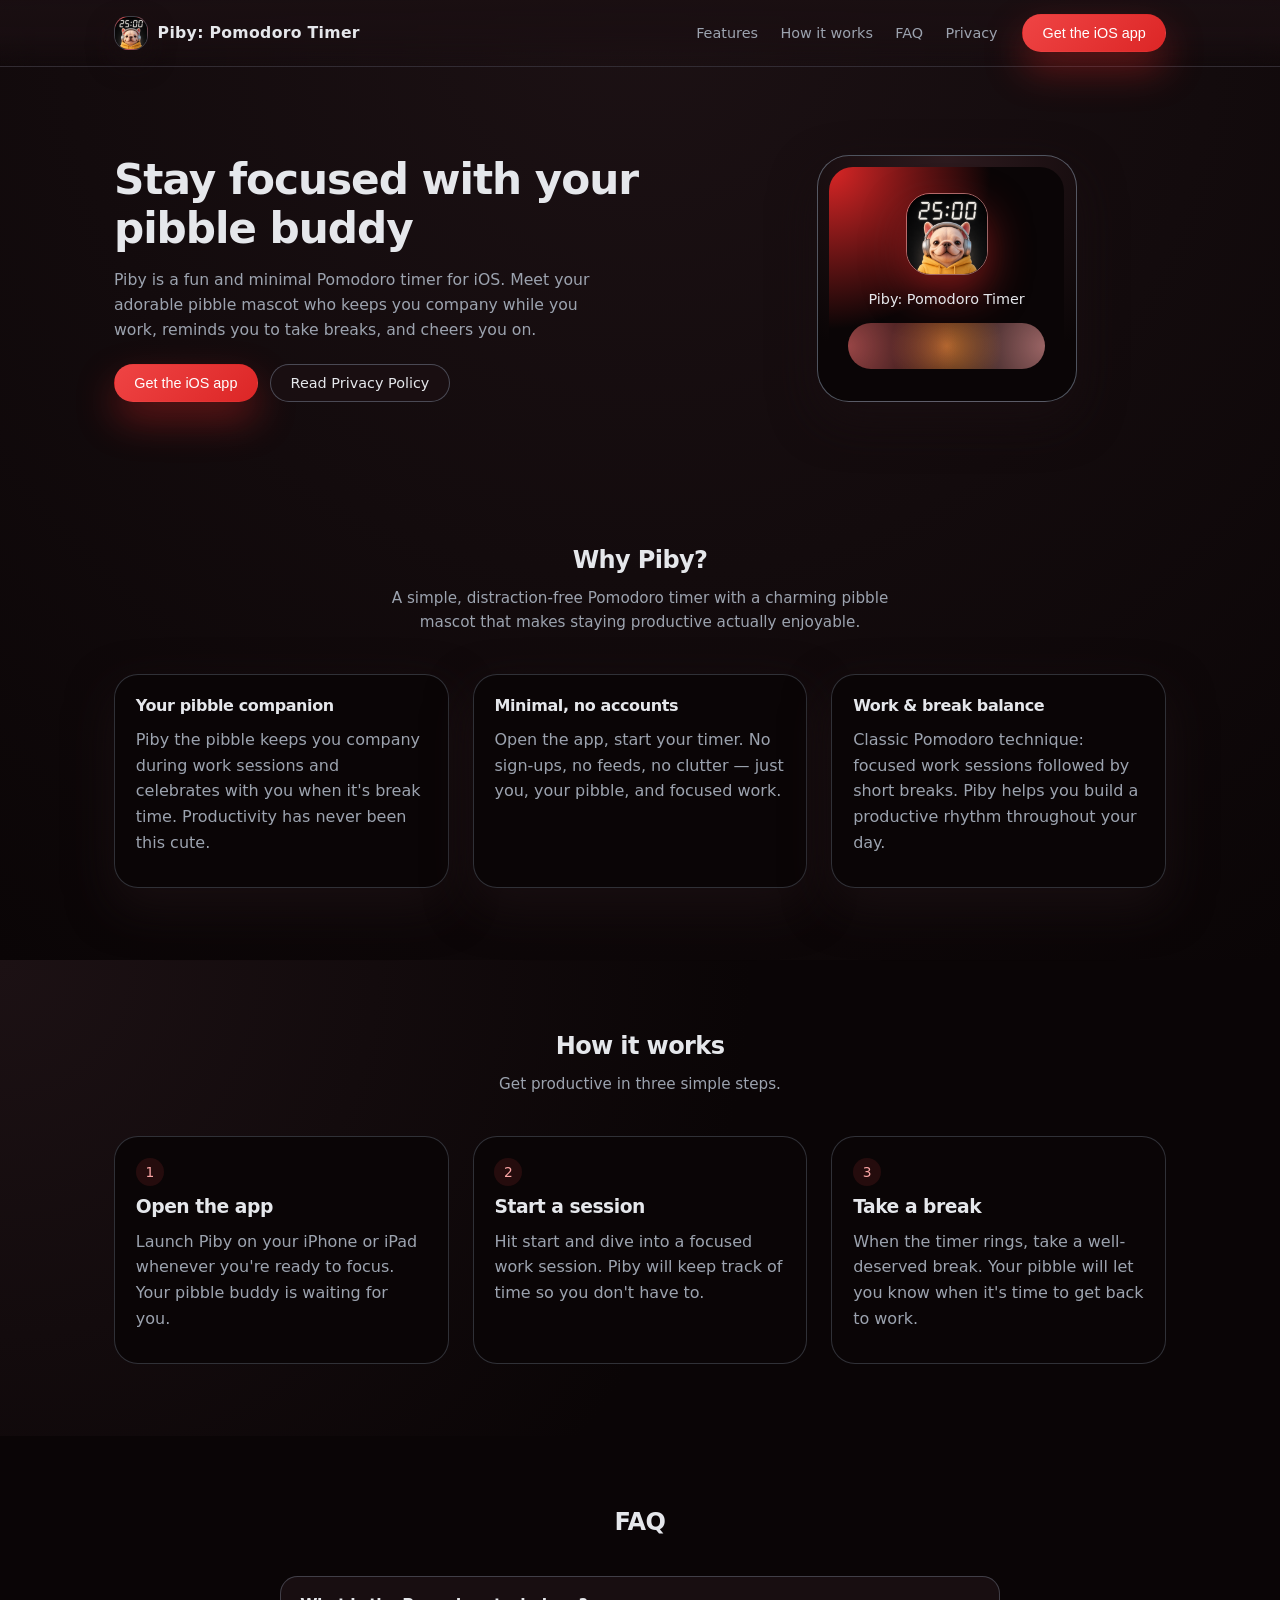
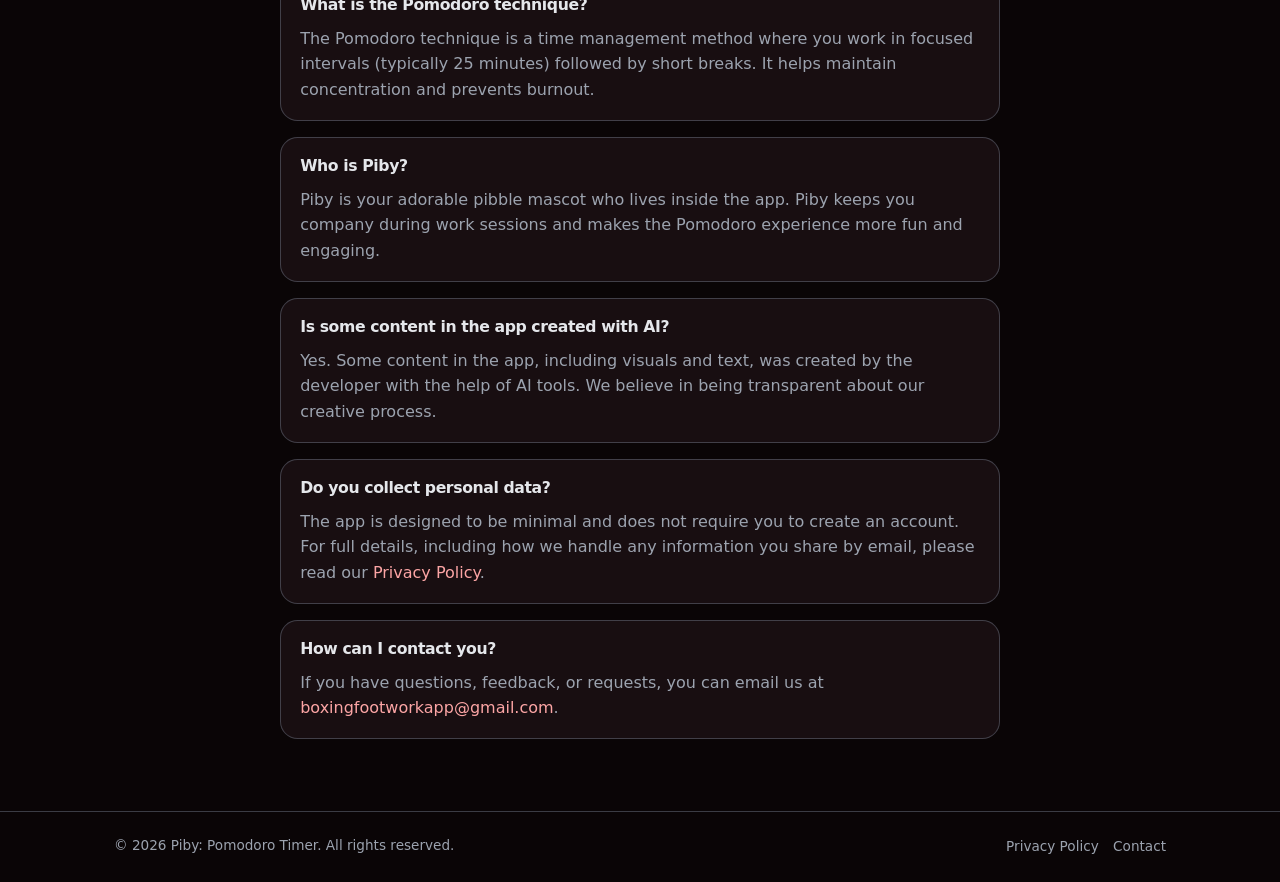
==== index.html @ 754820b5 "Initial commit: Piby Pomodoro Timer landing page Co-Authored-By: Claude Opus 4.6 <noreply@anthropic." ====
<!DOCTYPE html>
<html lang="en">
  <head>
    <meta charset="UTF-8" />
    <meta name="viewport" content="width=device-width, initial-scale=1" />
    <title>Piby: Pomodoro Timer – Stay Focused with Your Pibble Buddy</title>
    <meta
      name="description"
      content="Piby is a fun and minimal Pomodoro timer iOS app with an adorable pibble mascot to keep you focused and productive."
    />
    <meta property="og:title" content="Piby: Pomodoro Timer – Stay Focused with Your Pibble Buddy" />
    <meta
      property="og:description"
      content="A simple iOS Pomodoro timer with a cute pibble mascot. Stay focused, take breaks, get things done."
    />
    <meta property="og:type" content="website" />
    <meta property="og:image" content="app-icon.png" />
    <link rel="icon" type="image/png" href="app-icon.png" />
    <link rel="apple-touch-icon" href="app-icon.png" />
    <link rel="stylesheet" href="styles.css" />
  </head>
  <body>
    <header class="site-header">
      <div class="container nav-container">
        <a href="index.html" class="brand">
          <div class="brand-icon">
            <img src="app-icon.png" alt="Piby app icon" />
          </div>
          <span class="brand-text">Piby: Pomodoro Timer</span>
        </a>
        <nav class="nav">
          <a href="#features" class="nav-link">Features</a>
          <a href="#how-it-works" class="nav-link">How it works</a>
          <a href="#faq" class="nav-link">FAQ</a>
          <a href="privacy.html" class="nav-link">Privacy</a>
          <button class="btn btn-primary nav-cta" type="button">
            Get the iOS app
          </button>
        </nav>
      </div>
    </header>

    <main>
      <section id="hero" class="section hero-section">
        <div class="container hero">
          <div class="hero-text">
            <h1>Stay focused with your pibble buddy</h1>
            <p class="hero-subtitle">
              Piby is a fun and minimal Pomodoro timer for iOS. Meet your
              adorable pibble mascot who keeps you company while you work,
              reminds you to take breaks, and cheers you on.
            </p>
            <div class="hero-actions">
              <button class="btn btn-primary" type="button">
                Get the iOS app
              </button>
              <a href="privacy.html" class="btn btn-secondary">
                Read Privacy Policy
              </a>
            </div>
          </div>
          <div class="hero-media">
            <div class="phone">
              <div class="phone-inner">
                <div class="phone-icon">
                  <img src="app-icon.png" alt="Piby app icon" />
                </div>
                <div class="phone-app-name">Piby: Pomodoro Timer</div>
                <div class="phone-wave"></div>
              </div>
            </div>
          </div>
        </div>
      </section>

      <section id="features" class="section">
        <div class="container">
          <header class="section-header">
            <h2>Why Piby?</h2>
            <p class="section-lead">
              A simple, distraction-free Pomodoro timer with a charming pibble
              mascot that makes staying productive actually enjoyable.
            </p>
          </header>
          <div class="feature-grid">
            <article class="card">
              <h3>Your pibble companion</h3>
              <p>
                Piby the pibble keeps you company during work sessions and
                celebrates with you when it's break time. Productivity has never
                been this cute.
              </p>
            </article>
            <article class="card">
              <h3>Minimal, no accounts</h3>
              <p>
                Open the app, start your timer. No sign-ups, no feeds, no
                clutter — just you, your pibble, and focused work.
              </p>
            </article>
            <article class="card">
              <h3>Work &amp; break balance</h3>
              <p>
                Classic Pomodoro technique: focused work sessions followed by
                short breaks. Piby helps you build a productive rhythm
                throughout your day.
              </p>
            </article>
          </div>
        </div>
      </section>

      <section id="how-it-works" class="section section-alt">
        <div class="container">
          <header class="section-header">
            <h2>How it works</h2>
            <p class="section-lead">
              Get productive in three simple steps.
            </p>
          </header>
          <div class="steps">
            <article class="step">
              <div class="step-number">1</div>
              <h3>Open the app</h3>
              <p>
                Launch Piby on your iPhone or iPad whenever you're ready to
                focus. Your pibble buddy is waiting for you.
              </p>
            </article>
            <article class="step">
              <div class="step-number">2</div>
              <h3>Start a session</h3>
              <p>
                Hit start and dive into a focused work session. Piby will keep
                track of time so you don't have to.
              </p>
            </article>
            <article class="step">
              <div class="step-number">3</div>
              <h3>Take a break</h3>
              <p>
                When the timer rings, take a well-deserved break. Your pibble
                will let you know when it's time to get back to work.
              </p>
            </article>
          </div>
        </div>
      </section>

      <section id="faq" class="section">
        <div class="container">
          <header class="section-header">
            <h2>FAQ</h2>
          </header>
          <div class="faq">
            <article class="faq-item">
              <h3>What is the Pomodoro technique?</h3>
              <p>
                The Pomodoro technique is a time management method where you
                work in focused intervals (typically 25 minutes) followed by
                short breaks. It helps maintain concentration and prevents
                burnout.
              </p>
            </article>
            <article class="faq-item">
              <h3>Who is Piby?</h3>
              <p>
                Piby is your adorable pibble mascot who lives inside the app.
                Piby keeps you company during work sessions and makes the
                Pomodoro experience more fun and engaging.
              </p>
            </article>
            <article class="faq-item">
              <h3>Is some content in the app created with AI?</h3>
              <p>
                Yes. Some content in the app, including visuals and text, was
                created by the developer with the help of AI tools. We believe
                in being transparent about our creative process.
              </p>
            </article>
            <article class="faq-item">
              <h3>Do you collect personal data?</h3>
              <p>
                The app is designed to be minimal and does not require you to
                create an account. For full details, including how we handle any
                information you share by email, please read our
                <a href="privacy.html">Privacy Policy</a>.
              </p>
            </article>
            <article class="faq-item">
              <h3>How can I contact you?</h3>
              <p>
                If you have questions, feedback, or requests, you can email us
                at
                <a href="mailto:boxingfootworkapp@gmail.com">boxingfootworkapp@gmail.com</a>.
              </p>
            </article>
          </div>
        </div>
      </section>
    </main>

    <footer class="site-footer">
      <div class="container footer-inner">
        <p class="footer-text">
          &copy; <span id="year"></span> Piby: Pomodoro Timer. All rights reserved.
        </p>
        <div class="footer-links">
          <a href="privacy.html" class="footer-link">Privacy Policy</a>
          <a href="mailto:boxingfootworkapp@gmail.com" class="footer-link">Contact</a>
        </div>
      </div>
      <script>
        (function () {
          var el = document.getElementById('year');
          if (el) {
            el.textContent = new Date().getFullYear();
          }
        })();
      </script>
    </footer>
  </body>
</html>
---- styles.css ----
:root {
  --bg: #0a0506;
  --bg-alt: #120b0d;
  --surface: #1a0f12;
  --surface-soft: #1c1114;
  --primary: #ef4444;
  --primary-soft: rgba(239, 68, 68, 0.12);
  --text: #e5e7eb;
  --muted: #9ca3af;
  --border: rgba(148, 163, 184, 0.28);
  --shadow-soft: 0 18px 45px rgba(26, 15, 18, 0.75);
  --radius-lg: 1.5rem;
  --radius-xl: 1.8rem;
}

*,
*::before,
*::after {
  box-sizing: border-box;
}

html,
body {
  margin: 0;
  padding: 0;
}

body {
  min-height: 100vh;
  font-family: system-ui, -apple-system, BlinkMacSystemFont, 'SF Pro Text',
    'Segoe UI', sans-serif;
  background: radial-gradient(circle at top, #1c1114 0, #0a0506 45%, #0a0506 100%);
  color: var(--text);
  -webkit-font-smoothing: antialiased;
}

img {
  max-width: 100%;
  height: auto;
  display: block;
}

a {
  color: inherit;
  text-decoration: none;
}

a:hover {
  text-decoration: underline;
}

.container {
  max-width: 1100px;
  margin: 0 auto;
  padding: 0 1.5rem;
}

.section {
  padding: 4.5rem 0;
}

.section-alt {
  background: radial-gradient(circle at top left, #1c1114 0, #0a0506 55%);
}

h1,
h2,
h3,
h4 {
  margin: 0 0 0.75rem;
  font-weight: 600;
  letter-spacing: -0.025em;
}

p {
  margin: 0 0 0.9rem;
  color: var(--muted);
  line-height: 1.6;
}

ul {
  margin: 0 0 0.9rem 1.2rem;
  padding: 0;
  color: var(--muted);
}

li + li {
  margin-top: 0.35rem;
}

/* Header / Navigation */

.site-header {
  position: sticky;
  top: 0;
  z-index: 20;
  backdrop-filter: blur(16px);
  background: linear-gradient(
    to bottom,
    rgba(26, 15, 18, 0.92),
    rgba(26, 15, 18, 0.82),
    transparent
  );
  border-bottom: 1px solid rgba(148, 163, 184, 0.2);
}

.nav-container {
  display: flex;
  align-items: center;
  justify-content: space-between;
  padding: 0.9rem 1.5rem;
  gap: 1.5rem;
}

.brand {
  display: inline-flex;
  align-items: center;
  gap: 0.6rem;
  text-decoration: none;
}

.brand-icon {
  width: 34px;
  height: 34px;
  border-radius: 0.9rem;
  overflow: hidden;
  background: radial-gradient(circle at 30% 0, #dc2626, #1a0f12 60%, #0a0506);
  display: flex;
  align-items: center;
  justify-content: center;
  border: 1px solid rgba(148, 163, 184, 0.35);
  box-shadow: 0 12px 26px rgba(26, 15, 18, 0.75);
}

.brand-icon img {
  width: 100%;
  height: 100%;
  object-fit: cover;
}

.brand-text {
  font-weight: 600;
  font-size: 0.98rem;
  letter-spacing: 0.02em;
}

.nav {
  display: flex;
  align-items: center;
  gap: 1.2rem;
  font-size: 0.9rem;
}

.nav-link {
  text-decoration: none;
  color: var(--muted);
  padding: 0.35rem 0.1rem;
  border-radius: 999px;
  transition: color 0.18s ease, background-color 0.18s ease;
}

.nav-link:hover {
  color: var(--text);
  background-color: rgba(148, 163, 184, 0.08);
  text-decoration: none;
}

.nav-link-active {
  color: var(--text);
  background-color: rgba(148, 163, 184, 0.18);
}

.nav-cta {
  margin-left: 0.25rem;
}

/* Buttons */

.btn {
  display: inline-flex;
  align-items: center;
  justify-content: center;
  gap: 0.4rem;
  padding: 0.6rem 1.2rem;
  border-radius: 999px;
  border: 1px solid transparent;
  font-size: 0.9rem;
  font-weight: 500;
  cursor: pointer;
  text-decoration: none;
  transition: background-color 0.18s ease, color 0.18s ease,
    border-color 0.18s ease, box-shadow 0.18s ease, transform 0.08s ease;
}

.btn-primary {
  background: linear-gradient(135deg, #ef4444, #dc2626);
  color: white;
  box-shadow: 0 18px 38px rgba(220, 38, 38, 0.4);
}

.btn-primary:hover {
  background: linear-gradient(135deg, #dc2626, #b91c1c);
  box-shadow: 0 16px 30px rgba(220, 38, 38, 0.5);
  transform: translateY(-1px);
}

.btn-secondary {
  background-color: rgba(26, 15, 18, 0.9);
  border-color: rgba(148, 163, 184, 0.4);
  color: var(--text);
}

.btn-secondary:hover {
  background-color: rgba(26, 15, 18, 1);
  border-color: rgba(252, 165, 165, 0.7);
}

.btn:focus-visible {
  outline: 2px solid #e5e7eb;
  outline-offset: 2px;
}

/* Hero */

.hero-section {
  padding-top: 5.5rem;
}

.hero {
  display: flex;
  align-items: center;
  justify-content: space-between;
  gap: 3rem;
}

.hero-text {
  flex: 1 1 52%;
}

.hero-text h1 {
  font-size: clamp(2.2rem, 3.3vw, 2.9rem);
  margin-bottom: 0.85rem;
}

.hero-subtitle {
  font-size: 0.98rem;
  max-width: 30rem;
}

.hero-actions {
  display: flex;
  flex-wrap: wrap;
  gap: 0.8rem;
  margin-top: 1.4rem;
}

.hero-media {
  flex: 1 1 40%;
  display: flex;
  justify-content: center;
}

.phone {
  width: 260px;
  padding: 0.7rem;
  border-radius: 2rem;
  background: radial-gradient(circle at top, #2d1a1e 0, #0a0506 80%);
  border: 1px solid rgba(148, 163, 184, 0.5);
  box-shadow: var(--shadow-soft);
}

.phone-inner {
  border-radius: 1.5rem;
  padding: 1.6rem 1.2rem 1.3rem;
  background: radial-gradient(circle at 0 0, #dc2626 0, #0a0506 50%, #0a0506 100%);
  display: flex;
  flex-direction: column;
  align-items: center;
  gap: 1rem;
}

.phone-icon {
  width: 82px;
  height: 82px;
  border-radius: 1.5rem;
  overflow: hidden;
  border: 1px solid rgba(252, 165, 165, 0.6);
  box-shadow: 0 18px 40px rgba(153, 27, 27, 0.8);
}

.phone-icon img {
  width: 100%;
  height: 100%;
  object-fit: cover;
}

.phone-app-name {
  font-size: 0.9rem;
  font-weight: 500;
  color: #e5e7eb;
}

.phone-wave {
  width: 100%;
  height: 46px;
  border-radius: 999px;
  background:
    radial-gradient(circle at 0 50%, rgba(248, 113, 113, 0.7) 0, transparent 55%),
    radial-gradient(circle at 50% 50%, rgba(251, 146, 60, 0.8) 0, transparent 55%),
    radial-gradient(circle at 100% 50%, rgba(252, 165, 165, 0.7) 0, transparent 55%);
  opacity: 0.85;
  filter: blur(0.5px);
}

/* Sections */

.section-header {
  text-align: center;
  margin-bottom: 2.5rem;
}

.section-header h2 {
  font-size: 1.5rem;
}

.section-lead {
  max-width: 32rem;
  margin: 0.4rem auto 0;
  font-size: 0.95rem;
}

.feature-grid {
  display: grid;
  grid-template-columns: repeat(auto-fit, minmax(220px, 1fr));
  gap: 1.5rem;
}

.card {
  border-radius: var(--radius-lg);
  padding: 1.3rem 1.3rem 1.1rem;
  background: linear-gradient(145deg, #0a0506, #0a0506);
  border: 1px solid var(--border);
  box-shadow: 0 18px 46px rgba(26, 15, 18, 0.9);
}

.card h3 {
  font-size: 1rem;
}

.steps {
  display: grid;
  grid-template-columns: repeat(auto-fit, minmax(210px, 1fr));
  gap: 1.5rem;
}

.step {
  border-radius: var(--radius-lg);
  padding: 1.3rem 1.3rem 1.1rem;
  background: linear-gradient(145deg, #0a0506, #0a0506);
  border: 1px solid var(--border);
}

.step-number {
  width: 28px;
  height: 28px;
  border-radius: 999px;
  display: inline-flex;
  align-items: center;
  justify-content: center;
  background: var(--primary-soft);
  color: #fca5a5;
  font-size: 0.86rem;
  margin-bottom: 0.6rem;
}

.faq {
  max-width: 720px;
  margin: 0 auto;
  display: grid;
  gap: 1rem;
}

.faq-item {
  border-radius: 1.1rem;
  padding: 1.1rem 1.2rem;
  background-color: rgba(26, 15, 18, 0.95);
  border: 1px solid rgba(148, 163, 184, 0.33);
}

.faq-item h3 {
  font-size: 0.98rem;
}

.faq-item p:last-child {
  margin-bottom: 0;
}

.faq a {
  color: #fca5a5;
}

.faq a:hover {
  color: #fecaca;
}

/* Privacy policy page */

.policy {
  max-width: 800px;
}

.policy h1 {
  font-size: 1.7rem;
  margin-bottom: 0.3rem;
}

.policy-meta {
  font-size: 0.85rem;
  color: var(--muted);
  margin-bottom: 1.8rem;
}

.policy section + section {
  margin-top: 1.6rem;
}

.policy h2 {
  font-size: 1.2rem;
}

.policy h3 {
  font-size: 1rem;
  margin-top: 0.9rem;
}

.policy a {
  color: #fca5a5;
}

.policy a:hover {
  color: #fecaca;
}

/* Footer */

.site-footer {
  border-top: 1px solid rgba(148, 163, 184, 0.35);
  padding: 1.4rem 0 1.6rem;
  background: radial-gradient(circle at top, #0a0506 0, #0a0506 100%);
}

.footer-inner {
  display: flex;
  align-items: center;
  justify-content: space-between;
  gap: 1rem;
  font-size: 0.85rem;
}

.footer-text {
  margin: 0;
  color: var(--muted);
}

.footer-links {
  display: flex;
  align-items: center;
  gap: 0.9rem;
}

.footer-link {
  color: var(--muted);
  text-decoration: none;
}

.footer-link:hover {
  color: var(--text);
  text-decoration: none;
}

/* Responsive */

@media (max-width: 840px) {
  .nav-container {
    flex-wrap: wrap;
    padding-inline: 1.1rem;
  }

  .nav {
    flex-wrap: wrap;
    justify-content: flex-end;
  }

  .nav-cta {
    order: -1;
  }

  .hero {
    flex-direction: column;
    text-align: center;
  }

  .hero-text {
    order: 1;
  }

  .hero-subtitle {
    margin-left: auto;
    margin-right: auto;
  }

  .hero-actions {
    justify-content: center;
  }

  .hero-media {
    order: 2;
  }
}

@media (max-width: 640px) {
  .section {
    padding: 3.5rem 0;
  }

  .nav-container {
    justify-content: space-between;
  }

  .nav {
    font-size: 0.82rem;
    gap: 0.8rem;
  }

  .nav-cta {
    padding-inline: 0.9rem;
  }

  .phone {
    width: 230px;
  }

  .footer-inner {
    flex-direction: column;
    align-items: flex-start;
  }
}
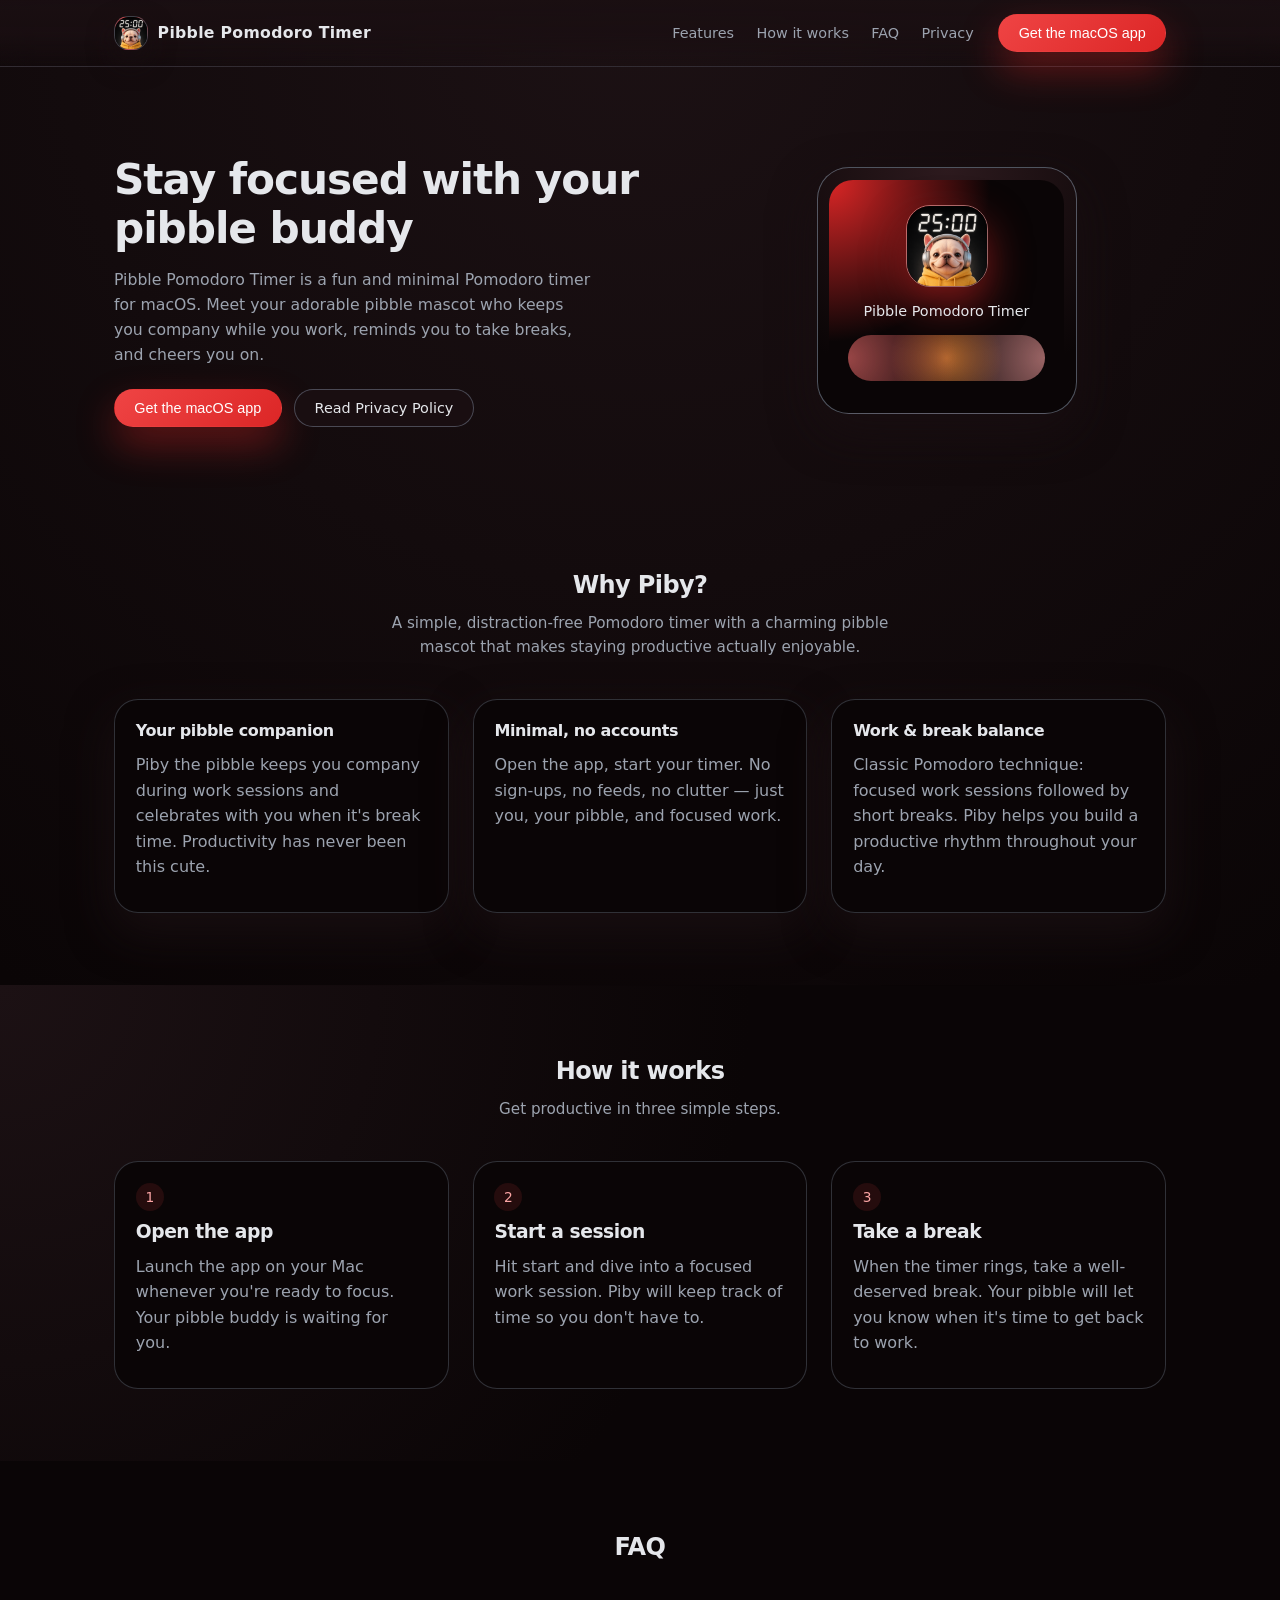
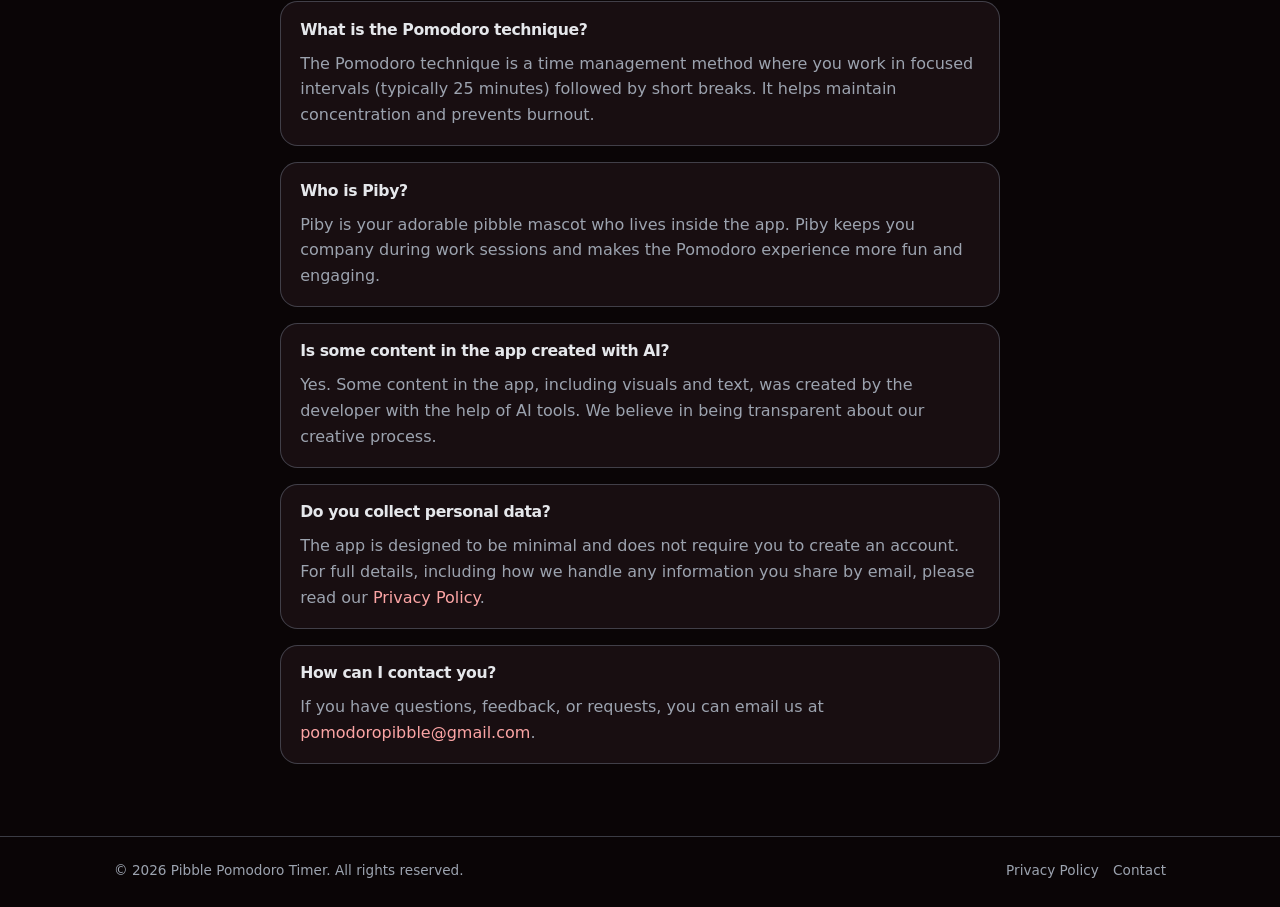
==== commit f0a36ba5: "Update landing for macOS app: rename to Pibble Pomodoro Timer, update email and platform references " ====
--- a/index.html
+++ b/index.html
@@ -3,15 +3,15 @@
   <head>
     <meta charset="UTF-8" />
     <meta name="viewport" content="width=device-width, initial-scale=1" />
-    <title>Piby: Pomodoro Timer – Stay Focused with Your Pibble Buddy</title>
+    <title>Pibble Pomodoro Timer – Stay Focused with Your Pibble Buddy</title>
     <meta
       name="description"
-      content="Piby is a fun and minimal Pomodoro timer iOS app with an adorable pibble mascot to keep you focused and productive."
+      content="Pibble Pomodoro Timer is a fun and minimal Pomodoro timer macOS app with an adorable pibble mascot to keep you focused and productive."
     />
-    <meta property="og:title" content="Piby: Pomodoro Timer – Stay Focused with Your Pibble Buddy" />
+    <meta property="og:title" content="Pibble Pomodoro Timer – Stay Focused with Your Pibble Buddy" />
     <meta
       property="og:description"
-      content="A simple iOS Pomodoro timer with a cute pibble mascot. Stay focused, take breaks, get things done."
+      content="A simple macOS Pomodoro timer with a cute pibble mascot. Stay focused, take breaks, get things done."
     />
     <meta property="og:type" content="website" />
     <meta property="og:image" content="app-icon.png" />
@@ -26,7 +26,7 @@
           <div class="brand-icon">
             <img src="app-icon.png" alt="Piby app icon" />
           </div>
-          <span class="brand-text">Piby: Pomodoro Timer</span>
+          <span class="brand-text">Pibble Pomodoro Timer</span>
         </a>
         <nav class="nav">
           <a href="#features" class="nav-link">Features</a>
@@ -34,7 +34,7 @@
           <a href="#faq" class="nav-link">FAQ</a>
           <a href="privacy.html" class="nav-link">Privacy</a>
           <button class="btn btn-primary nav-cta" type="button">
-            Get the iOS app
+            Get the macOS app
           </button>
         </nav>
       </div>
@@ -46,13 +46,13 @@
           <div class="hero-text">
             <h1>Stay focused with your pibble buddy</h1>
             <p class="hero-subtitle">
-              Piby is a fun and minimal Pomodoro timer for iOS. Meet your
+              Pibble Pomodoro Timer is a fun and minimal Pomodoro timer for macOS. Meet your
               adorable pibble mascot who keeps you company while you work,
               reminds you to take breaks, and cheers you on.
             </p>
             <div class="hero-actions">
               <button class="btn btn-primary" type="button">
-                Get the iOS app
+                Get the macOS app
               </button>
               <a href="privacy.html" class="btn btn-secondary">
                 Read Privacy Policy
@@ -65,7 +65,7 @@
                 <div class="phone-icon">
                   <img src="app-icon.png" alt="Piby app icon" />
                 </div>
-                <div class="phone-app-name">Piby: Pomodoro Timer</div>
+                <div class="phone-app-name">Pibble Pomodoro Timer</div>
                 <div class="phone-wave"></div>
               </div>
             </div>
@@ -123,7 +123,7 @@
               <div class="step-number">1</div>
               <h3>Open the app</h3>
               <p>
-                Launch Piby on your iPhone or iPad whenever you're ready to
+                Launch the app on your Mac whenever you're ready to
                 focus. Your pibble buddy is waiting for you.
               </p>
             </article>
@@ -192,7 +192,7 @@
               <p>
                 If you have questions, feedback, or requests, you can email us
                 at
-                <a href="mailto:boxingfootworkapp@gmail.com">boxingfootworkapp@gmail.com</a>.
+                <a href="mailto:pomodoropibble@gmail.com">pomodoropibble@gmail.com</a>.
               </p>
             </article>
           </div>
@@ -203,11 +203,11 @@
     <footer class="site-footer">
       <div class="container footer-inner">
         <p class="footer-text">
-          &copy; <span id="year"></span> Piby: Pomodoro Timer. All rights reserved.
+          &copy; <span id="year"></span> Pibble Pomodoro Timer. All rights reserved.
         </p>
         <div class="footer-links">
           <a href="privacy.html" class="footer-link">Privacy Policy</a>
-          <a href="mailto:boxingfootworkapp@gmail.com" class="footer-link">Contact</a>
+          <a href="mailto:pomodoropibble@gmail.com" class="footer-link">Contact</a>
         </div>
       </div>
       <script>
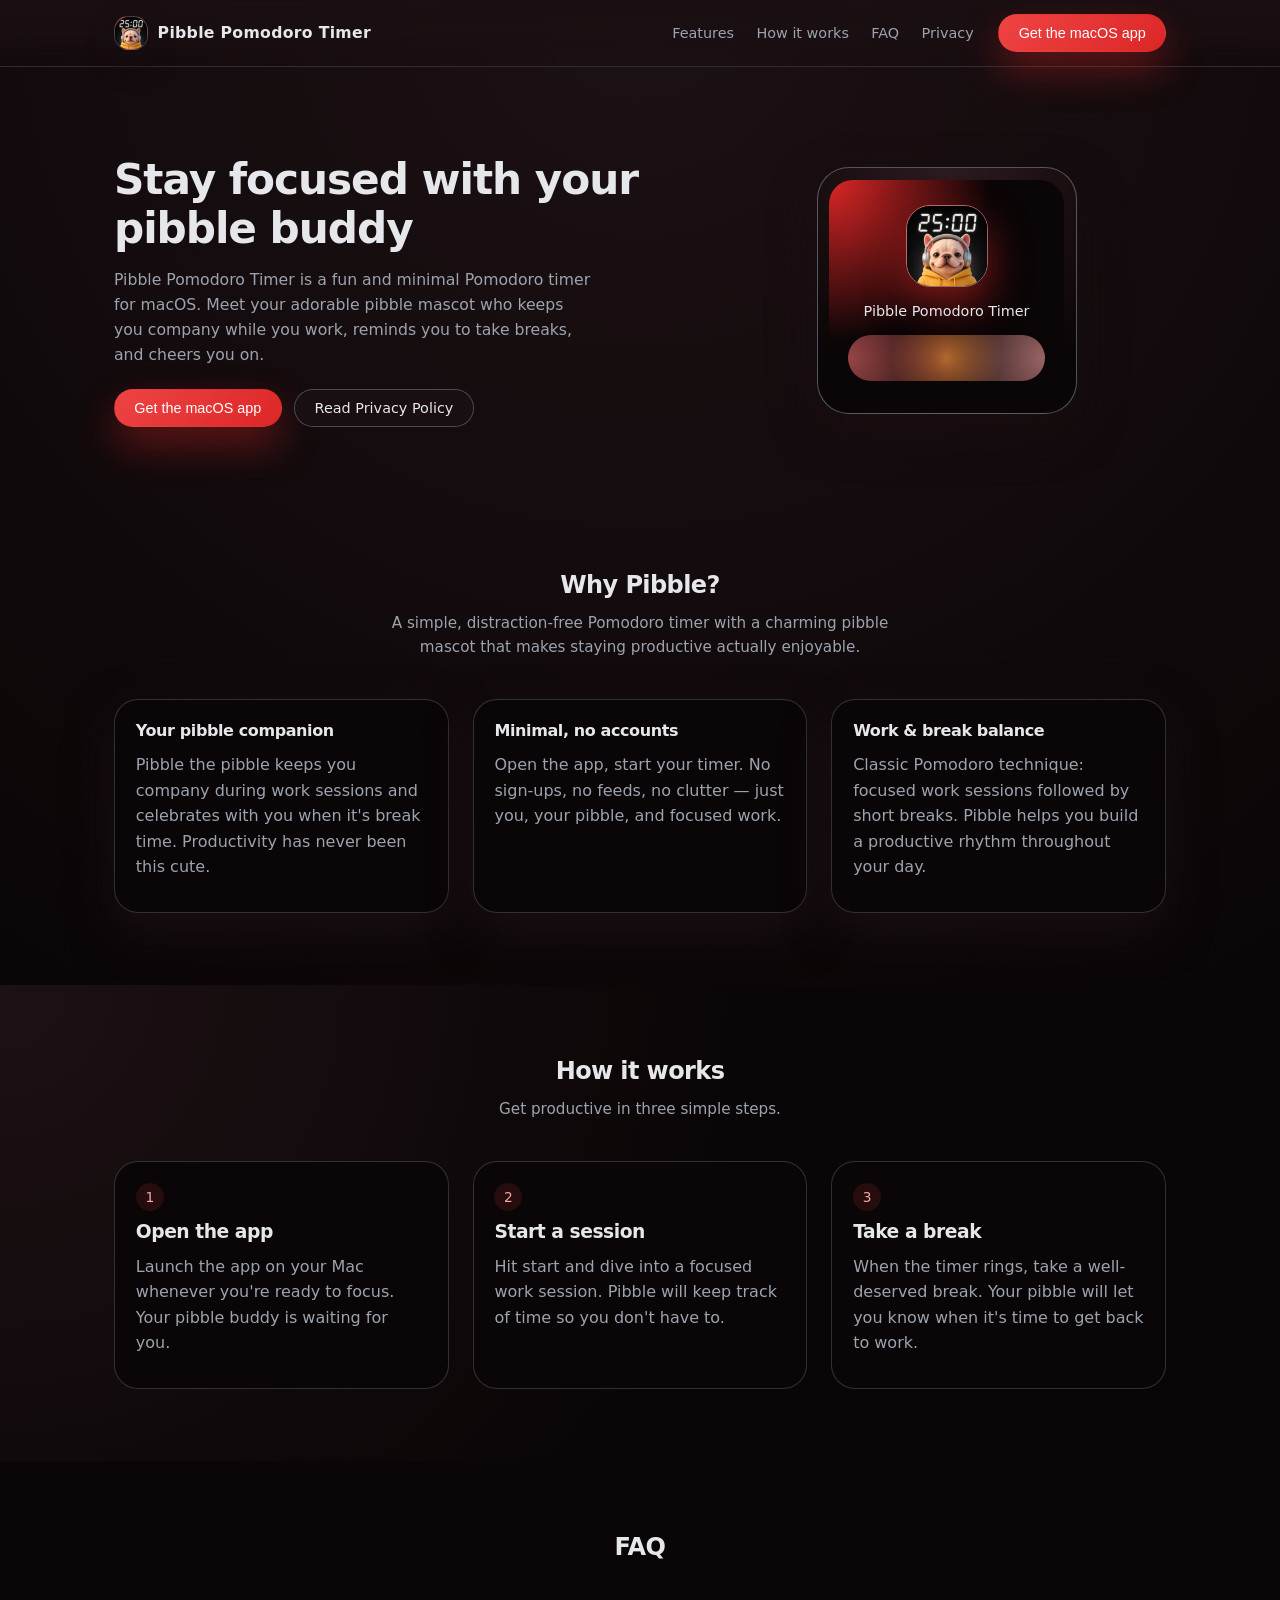
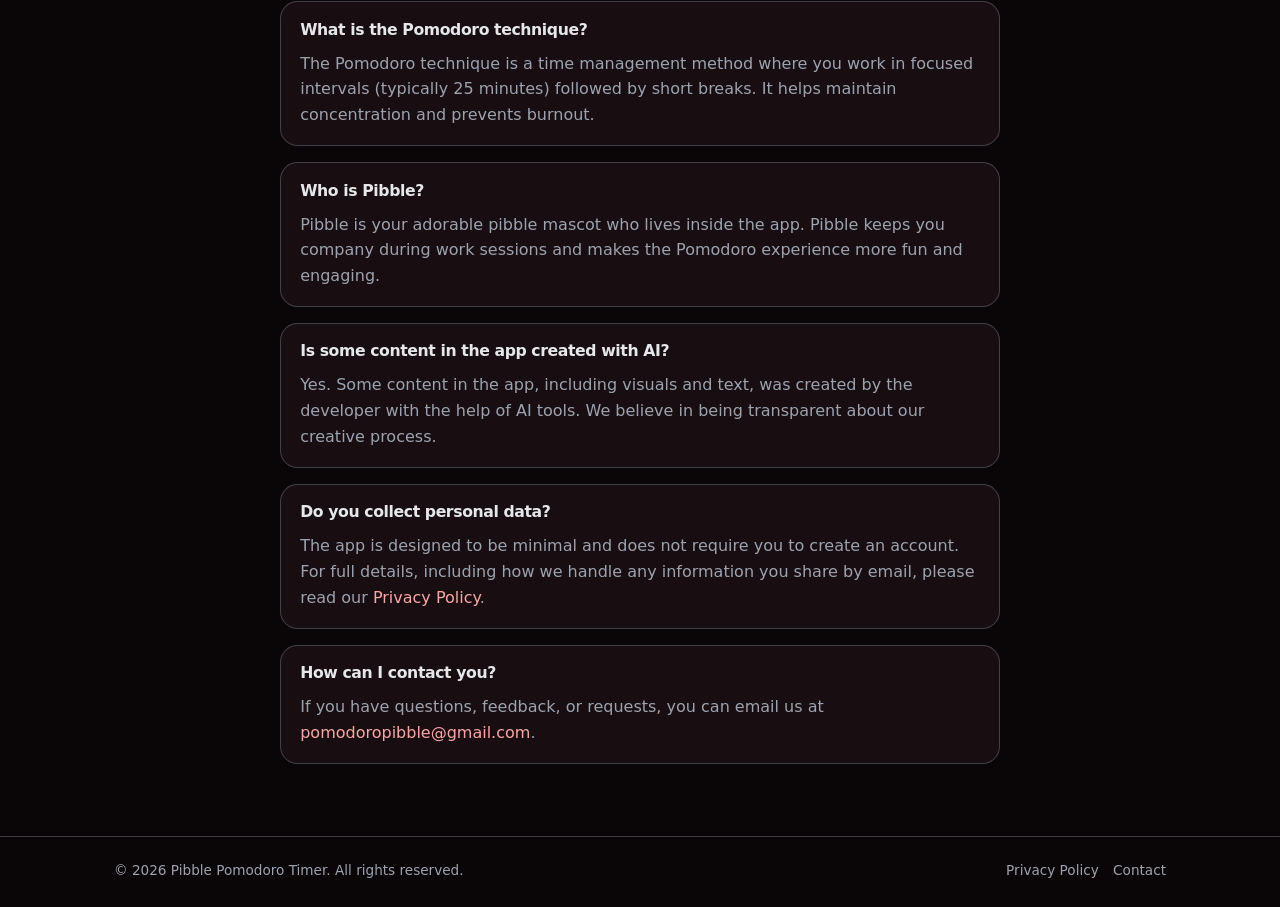
==== commit 8c6a0417: "Rename mascot from Piby to Pibble, update privacy policy date to May 30 Co-Authored-By: Claude Opus " ====
--- a/index.html
+++ b/index.html
@@ -24,7 +24,7 @@
       <div class="container nav-container">
         <a href="index.html" class="brand">
           <div class="brand-icon">
-            <img src="app-icon.png" alt="Piby app icon" />
+            <img src="app-icon.png" alt="Pibble app icon" />
           </div>
           <span class="brand-text">Pibble Pomodoro Timer</span>
         </a>
@@ -63,7 +63,7 @@
             <div class="phone">
               <div class="phone-inner">
                 <div class="phone-icon">
-                  <img src="app-icon.png" alt="Piby app icon" />
+                  <img src="app-icon.png" alt="Pibble app icon" />
                 </div>
                 <div class="phone-app-name">Pibble Pomodoro Timer</div>
                 <div class="phone-wave"></div>
@@ -76,7 +76,7 @@
       <section id="features" class="section">
         <div class="container">
           <header class="section-header">
-            <h2>Why Piby?</h2>
+            <h2>Why Pibble?</h2>
             <p class="section-lead">
               A simple, distraction-free Pomodoro timer with a charming pibble
               mascot that makes staying productive actually enjoyable.
@@ -86,7 +86,7 @@
             <article class="card">
               <h3>Your pibble companion</h3>
               <p>
-                Piby the pibble keeps you company during work sessions and
+                Pibble the pibble keeps you company during work sessions and
                 celebrates with you when it's break time. Productivity has never
                 been this cute.
               </p>
@@ -102,7 +102,7 @@
               <h3>Work &amp; break balance</h3>
               <p>
                 Classic Pomodoro technique: focused work sessions followed by
-                short breaks. Piby helps you build a productive rhythm
+                short breaks. Pibble helps you build a productive rhythm
                 throughout your day.
               </p>
             </article>
@@ -131,7 +131,7 @@
               <div class="step-number">2</div>
               <h3>Start a session</h3>
               <p>
-                Hit start and dive into a focused work session. Piby will keep
+                Hit start and dive into a focused work session. Pibble will keep
                 track of time so you don't have to.
               </p>
             </article>
@@ -163,10 +163,10 @@
               </p>
             </article>
             <article class="faq-item">
-              <h3>Who is Piby?</h3>
-              <p>
-                Piby is your adorable pibble mascot who lives inside the app.
-                Piby keeps you company during work sessions and makes the
+              <h3>Who is Pibble?</h3>
+              <p>
+                Pibble is your adorable pibble mascot who lives inside the app.
+                Pibble keeps you company during work sessions and makes the
                 Pomodoro experience more fun and engaging.
               </p>
             </article>
